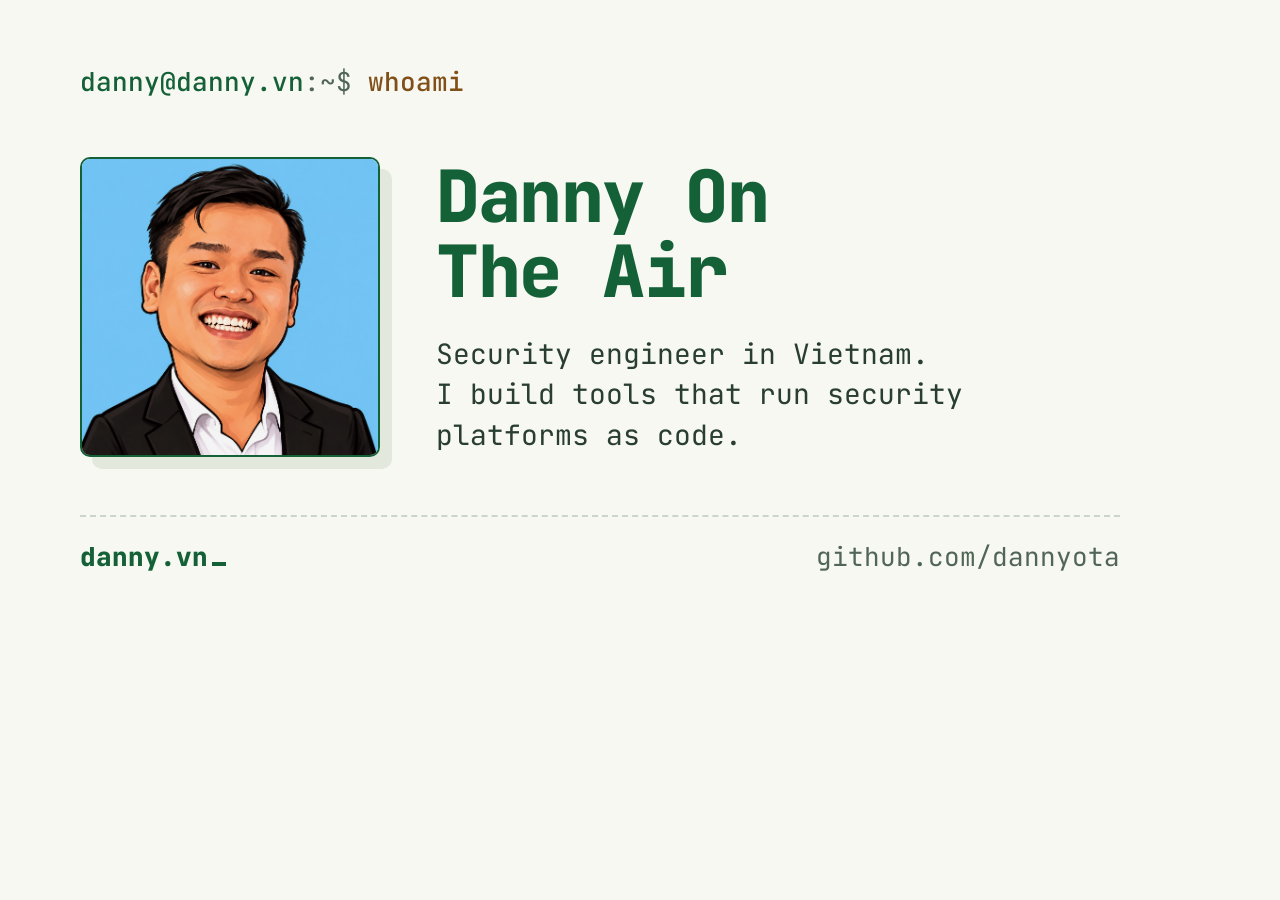
==== tools/og.html @ ee5814ca "Redesign link preview and favicon; improve SEO metadata - New og.png matching the site hero, with so" ====
<!doctype html>
<!--
  Source for static/og.png (1200x630). Render from the repo root:
  "/Applications/Google Chrome.app/Contents/MacOS/Google Chrome" --headless=new --hide-scrollbars \
    --window-size=1200,630 --virtual-time-budget=5000 --screenshot=static/og.png tools/og.html
-->
<html lang="en">
<head>
<meta charset="utf-8">
<link rel="preconnect" href="https://fonts.googleapis.com">
<link href="https://fonts.googleapis.com/css2?family=JetBrains+Mono:wght@400;500;800&display=block" rel="stylesheet">
<style>
  :root {
    --bg: #f7f8f2; --fg: #293d31; --green: #146138; --dim: #526657;
    --amber: #815019; --line: #cbd5c9; --soft: #e3e8dd;
  }
  * { box-sizing: border-box; margin: 0; }
  html, body { width: 1200px; height: 630px; overflow: hidden; }
  body {
    background: var(--bg); color: var(--fg);
    font-family: "JetBrains Mono", monospace;
    padding: 64px 80px 56px;
    display: grid; grid-template-rows: auto 1fr auto; gap: 36px;
  }
  .prompt { font-size: 26px; font-weight: 500; color: var(--green); }
  .prompt .dim { color: var(--dim); font-weight: 400; }
  .prompt .cmd { color: var(--amber); }
  .hero { display: grid; grid-template-columns: 300px 1fr; gap: 56px; align-items: center; }
  .frame {
    width: 300px; height: 300px; border: 2px solid var(--green); border-radius: 10px;
    overflow: hidden; box-shadow: 12px 12px 0 var(--soft);
  }
  .frame img { width: 100%; height: 100%; object-fit: cover; display: block; }
  h1 { font-size: 72px; line-height: 1.05; font-weight: 800; color: var(--green); letter-spacing: -0.02em; }
  .tag { margin-top: 24px; max-width: 32ch; font-size: 28px; line-height: 1.45; }
  .foot {
    display: flex; justify-content: space-between; align-items: baseline;
    border-top: 2px dashed var(--line); padding-top: 22px;
    font-size: 26px; color: var(--dim);
  }
  .foot .url { color: var(--green); font-weight: 800; }
  .cursor { display: inline-block; width: 0.55em; height: 0.16em; background: var(--green); margin-left: 4px; vertical-align: baseline; }
</style>
</head>
<body>
  <p class="prompt">danny@danny.vn<span class="dim">:~$</span> <span class="cmd">whoami</span></p>
  <section class="hero">
    <div class="frame"><img src="../assets/images/danny.jpg" alt=""></div>
    <div>
      <h1>Danny On<br>The Air</h1>
      <p class="tag">Security engineer in Vietnam.<br>I build tools that run security platforms as code.</p>
    </div>
  </section>
  <p class="foot"><span class="url">danny.vn<span class="cursor"></span></span><span>github.com/dannyota</span></p>
</body>
</html>
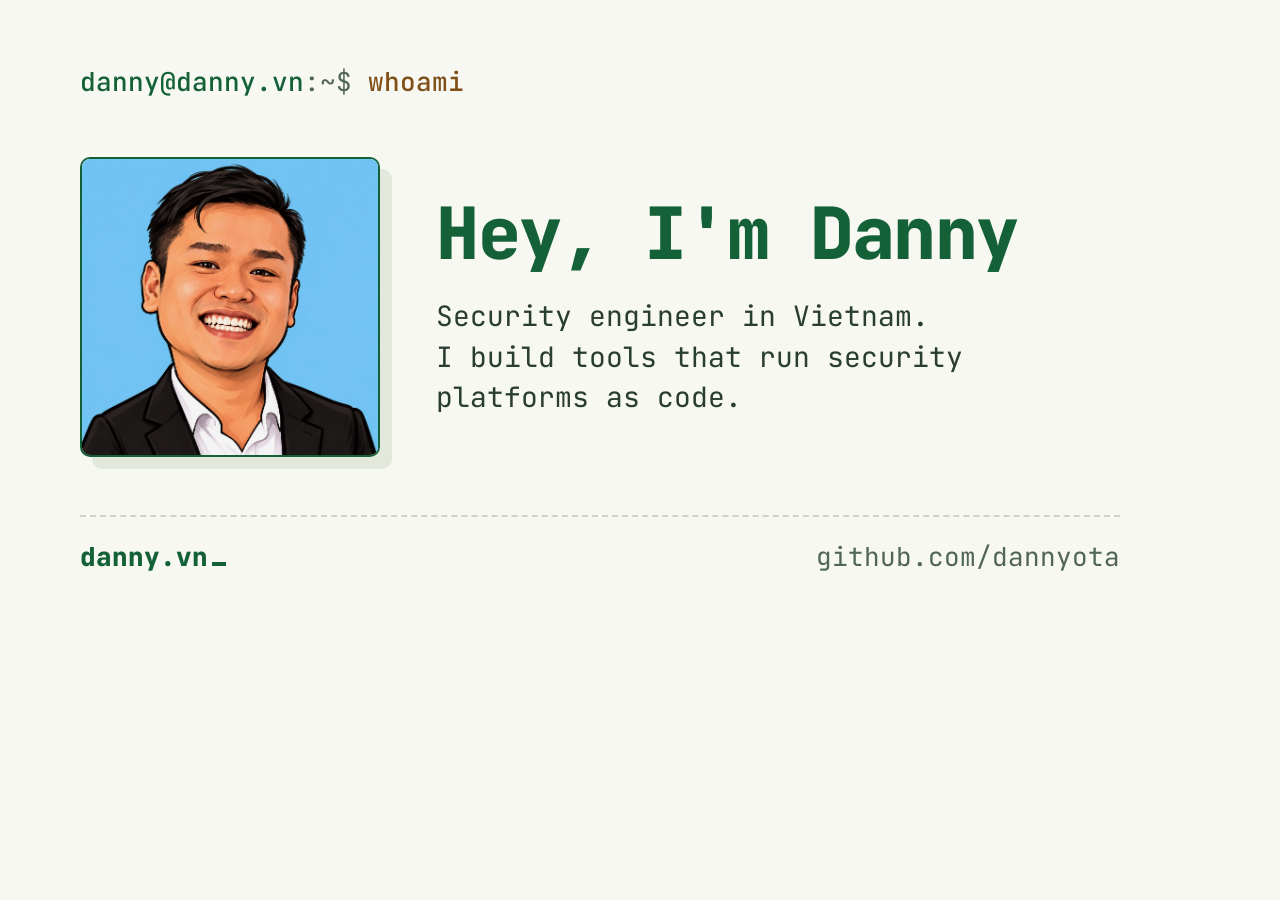
==== commit 3f914d01: "Rename site to Danny, add LinkedIn, coffee mug favicon - Title, preview card and structured data say" ====
--- a/tools/og.html
+++ b/tools/og.html
@@ -47,7 +47,7 @@
   <section class="hero">
     <div class="frame"><img src="../assets/images/danny.jpg" alt=""></div>
     <div>
-      <h1>Danny On<br>The Air</h1>
+      <h1>Hey, I'm Danny</h1>
       <p class="tag">Security engineer in Vietnam.<br>I build tools that run security platforms as code.</p>
     </div>
   </section>
